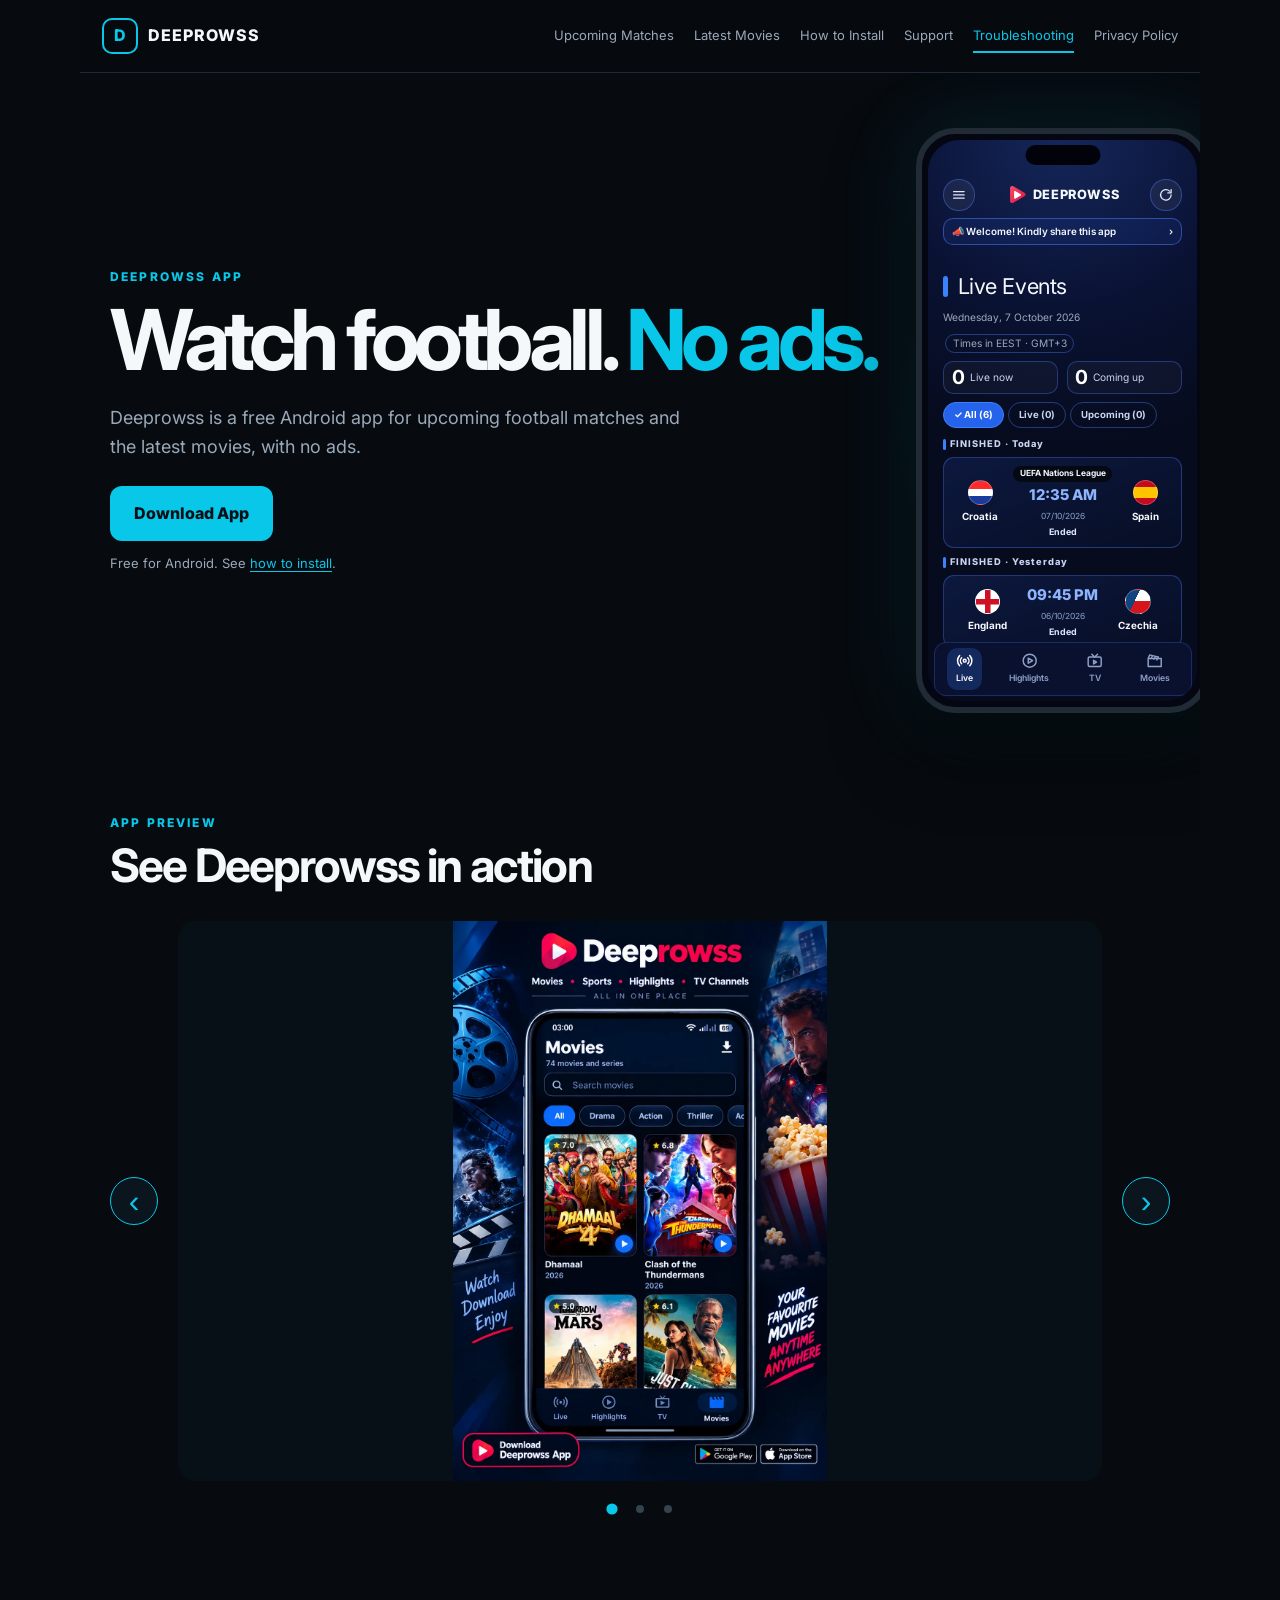
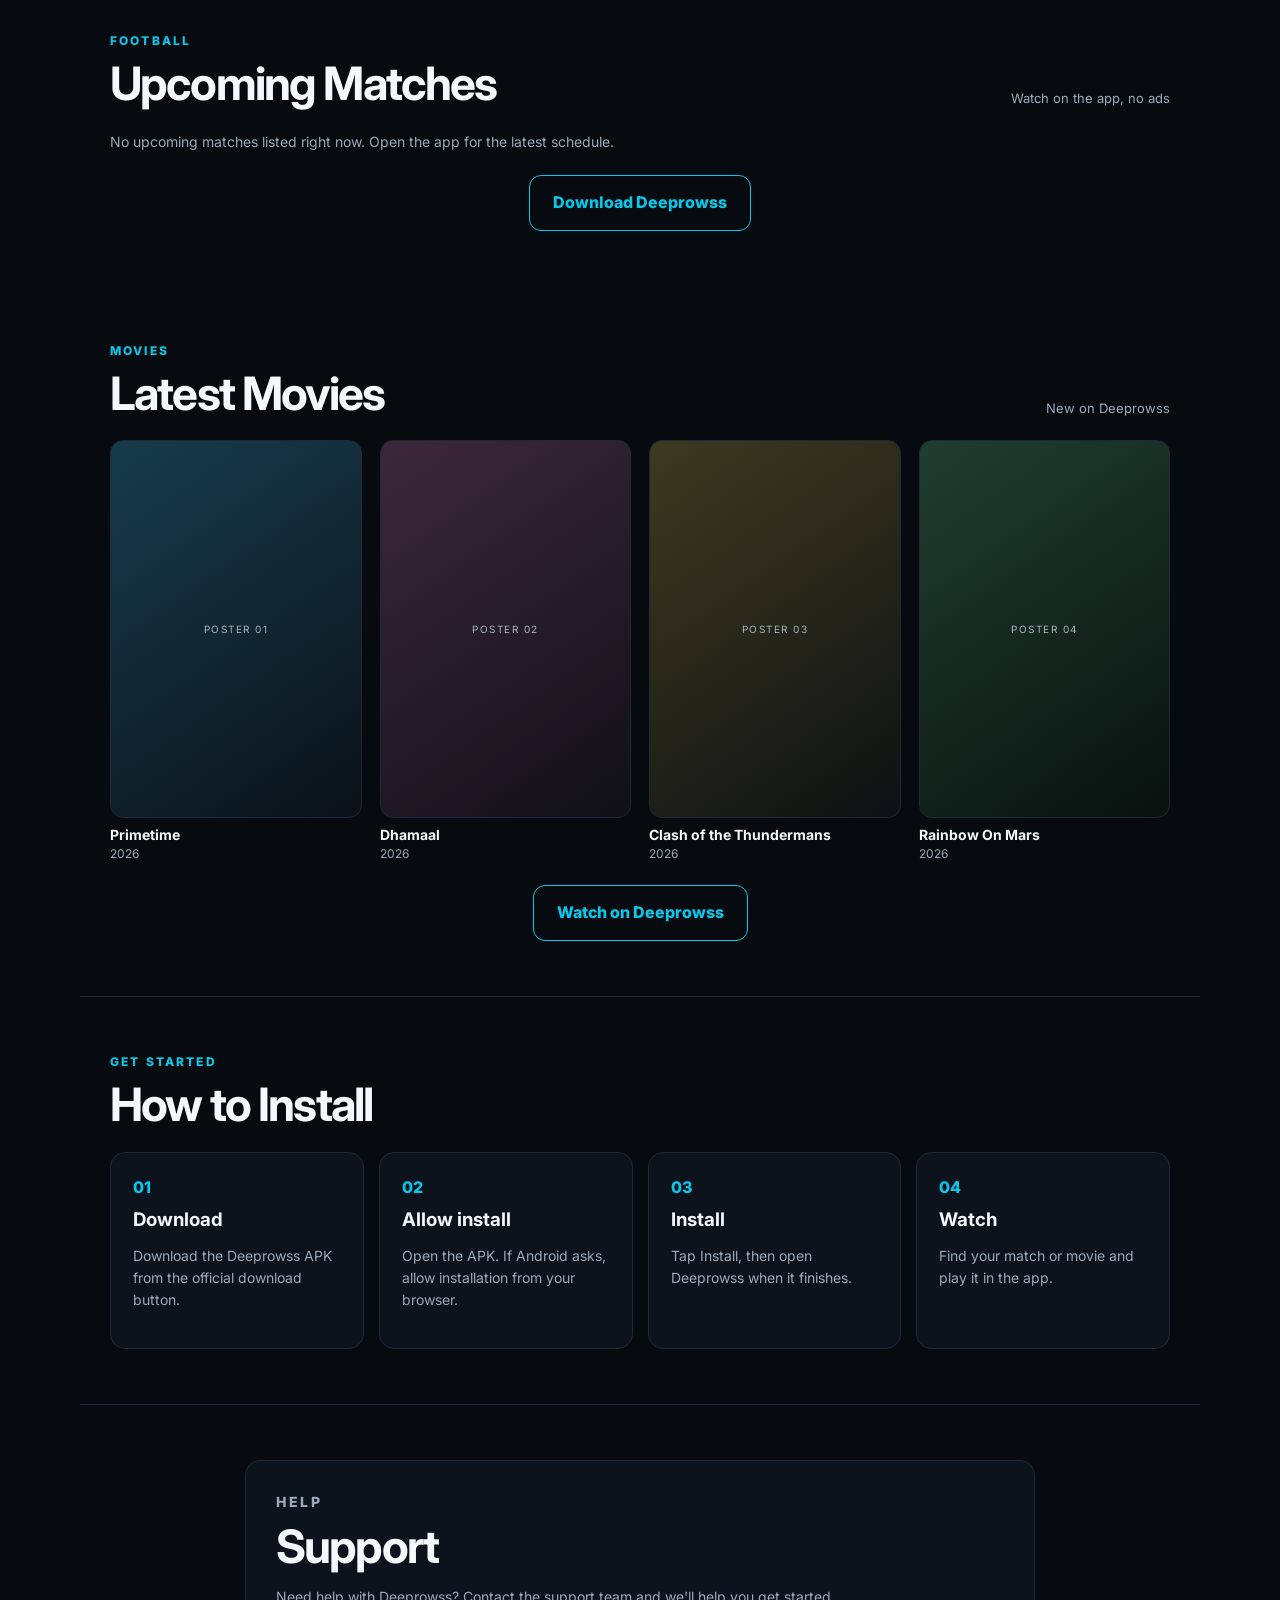
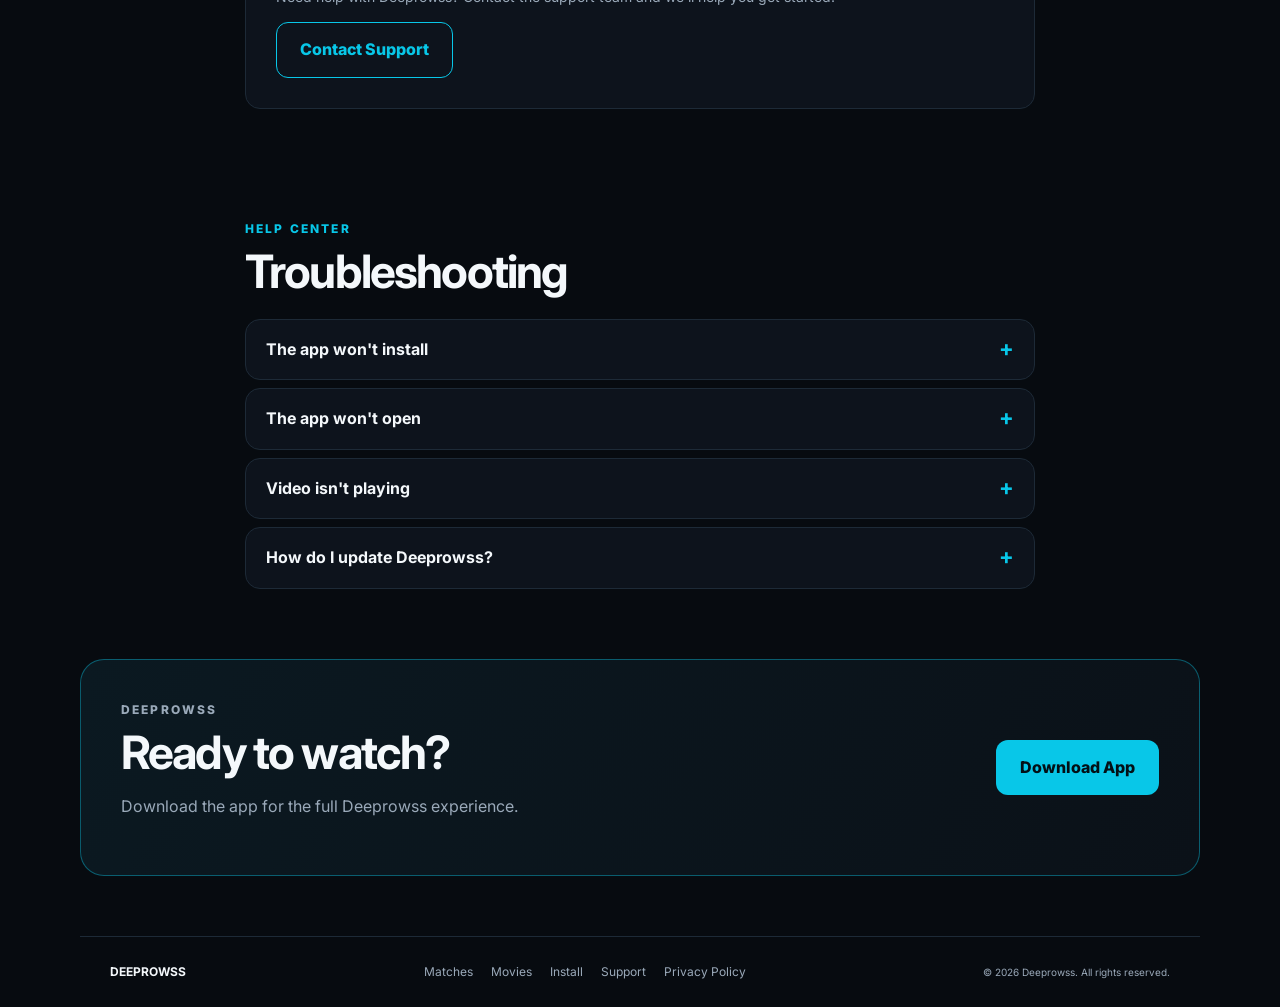
==== index.html @ ac7167e7 "Update download links for Deeprowss APK" ====
<!DOCTYPE html>
<html lang="en">
<head>
  <meta charset="UTF-8">
  <meta name="viewport" content="width=device-width, initial-scale=1.0">

  <title>Deeprowss: Free Football &amp; Movies App for Android | No Ads</title>

  <meta name="description" content="Download Deeprowss, a free Android app for upcoming football matches and the latest movies, with no ads. Install guide and support included.">
  <meta name="robots" content="index,follow,max-image-preview:large,max-snippet:-1">
  <meta name="theme-color" content="#070b10">
  <meta name="color-scheme" content="dark">
  <meta name="application-name" content="Deeprowss">
  <meta name="apple-mobile-web-app-title" content="Deeprowss">

  <link rel="canonical" href="__SITE_URL__/">

  <meta property="og:type" content="website">
  <meta property="og:site_name" content="Deeprowss">
  <meta property="og:locale" content="en_US">
  <meta property="og:title" content="Deeprowss: Free Football &amp; Movies App for Android">
  <meta property="og:description" content="Upcoming football matches and the latest movies in one ad-free Android app.">
  <meta property="og:url" content="__SITE_URL__/">
  <meta property="og:image" content="__SITE_URL__/assets/og-image.png">
  <meta property="og:image:width" content="1200">
  <meta property="og:image:height" content="630">
  <meta property="og:image:alt" content="Deeprowss app: watch football, no ads">

  <meta name="twitter:card" content="summary_large_image">
  <meta name="twitter:title" content="Deeprowss: Free Football &amp; Movies App for Android">
  <meta name="twitter:description" content="Upcoming football matches and the latest movies in one ad-free Android app.">
  <meta name="twitter:image" content="__SITE_URL__/assets/og-image.png">

  <link rel="icon" href="assets/favicon.svg" type="image/svg+xml">
  <link rel="apple-touch-icon" href="assets/apple-touch-icon.png">
  <link rel="manifest" href="assets/manifest.webmanifest">

  <link rel="preconnect" href="https://fonts.googleapis.com">
  <link rel="preconnect" href="https://fonts.gstatic.com" crossorigin>
  <link rel="stylesheet" href="https://fonts.googleapis.com/css2?family=Inter:wght@400;500;600;700;800&display=swap">

  <link rel="stylesheet" href="css/style.css">

  <!--build:jsonld--><!--/build:jsonld-->
  <!-- Adsterra Popunder -->
  <script src="https://pl28059580.profitableratecpmnetwork.com/e6/2f/e8/e62fe8e048d86c5fd05ea7118ec22e8d.js"></script>
</head>

<body>

<svg width="0" height="0" style="position:absolute" aria-hidden="true" focusable="false">
  <defs>
    <linearGradient id="lg" x1="0" y1="0" x2="1" y2="1">
      <stop offset="0" stop-color="#ff4d6d"/>
      <stop offset="1" stop-color="#d6103a"/>
    </linearGradient>

    <symbol id="logo" viewBox="0 0 64 64">
      <path
        d="M12 12c0-5 5-8 9.500-5.500l33 19.500c4.500 2.600 4.500 7.400 0 10l-33 19.500C17 58 12 55 12 50z"
        fill="url(#lg)"
      />
      <path
        d="M26 22.500v19l16.500-9.500z"
        fill="#fff"
        stroke="#fff"
        stroke-width="4"
        stroke-linejoin="round"
      />
    </symbol>
  </defs>
</svg>

<a class="skip-link" href="#main">Skip to content</a>

<header class="site-header">

  <a class="brand" href="#top" aria-label="Deeprowss home">
    <span class="brand-mark" aria-hidden="true">D</span>
    <span>DEEPROWSS</span>
  </a>

  <button
    class="menu-toggle"
    type="button"
    aria-label="Open menu"
    aria-expanded="false"
    aria-controls="main-nav"
  >
    <span></span>
    <span></span>
    <span></span>
  </button>

  <nav class="nav" id="main-nav" aria-label="Main navigation">
    <a href="#matches">Upcoming Matches</a>
    <a href="#movies">Latest Movies</a>
    <a href="#install">How to Install</a>
    <a href="#support">Support</a>
    <a href="#troubleshooting">Troubleshooting</a>
    <a href="privacy.html">Privacy Policy</a>
  </nav>

</header>

<main id="main">

  <div id="top"></div>

  <!-- =========================================================
       HERO
       ========================================================= -->
  <section class="hero">

    <div class="hero-copy">

      <p class="eyebrow">DEEPROWSS APP</p>

      <!-- Updated: no <br>, both phrases stay on one line -->
      <h1>
        Watch football. <span>No ads.</span>
      </h1>

      <p class="hero-text">
        Deeprowss is a free Android app for upcoming football matches and
        the latest movies, with no ads.
      </p>

      <a
        class="btn btn-primary"
        data-apk
        href="https://archive.org/download/deeprowss-tv-1/Deeprowss_TV%5B1%5D.apk"
        download
      >
        Download App
      </a>

      <p class="hero-meta">
        Free for Android. See
        <a href="#install">how to install</a>.
      </p>

    </div>

    <div
      class="hero-device"
      role="img"
      aria-label="Preview of the Deeprowss app Live Events screen showing finished matches Croatia vs Spain and England vs Czechia"
    >

      <div class="phone" aria-hidden="true">

        <div class="phone-notch"></div>

        <div class="app">

          <div class="app-bar">

            <span class="app-ic">
              <svg viewBox="0 0 24 24">
                <path d="M4 7h16M4 12h16M4 17h16"/>
              </svg>
            </span>

            <span class="app-logo">
              <svg>
                <use href="#logo"/>
              </svg>
              DEEPROWSS
            </span>

            <span class="app-ic">
              <svg viewBox="0 0 24 24">
                <path d="M20 12a8 8 0 1 1-2.400-5.700M20 4v5h-5"/>
              </svg>
            </span>

          </div>

          <div class="app-banner">
            <span>📣 Welcome! Kindly share this app</span>
            <span>›</span>
          </div>

          <p class="app-title">
            <i></i>
            Live Events
          </p>

          <p class="app-sub">
            Wednesday, 7 October 2026
          </p>

          <p class="app-sub">
            <span class="tz">Times in EEST · GMT+3</span>
          </p>

          <div class="app-stats">
            <div><b>0</b> Live now</div>
            <div><b>0</b> Coming up</div>
          </div>

          <div class="app-pills">
            <span class="on">✓ All (6)</span>
            <span>Live (0)</span>
            <span>Upcoming (0)</span>
          </div>

          <p class="app-label">FINISHED · Today</p>

          <div class="app-match">

            <div class="team">
              <span class="flag flag-hr"></span>
              Croatia
            </div>

            <div class="mid">
              <span class="chip">UEFA Nations League</span>
              <span class="time">12:35 AM</span>
              <span class="date">07/10/2026</span>
              <span class="state end">Ended</span>
            </div>

            <div class="team">
              <span class="flag flag-es"></span>
              Spain
            </div>

          </div>

          <p class="app-label">FINISHED · Yesterday</p>

          <div class="app-match">

            <div class="team">
              <span class="flag flag-en"></span>
              England
            </div>

            <div class="mid">
              <span class="time">09:45 PM</span>
              <span class="date">06/10/2026</span>
              <span class="state end">Ended</span>
            </div>

            <div class="team">
              <span class="flag flag-cz"></span>
              Czechia
            </div>

          </div>

          <div class="app-nav">

            <span class="on">
              <svg viewBox="0 0 24 24">
                <circle cx="12" cy="12" r="2"/>
                <path d="M16.200 7.800a6 6 0 0 1 0 8.400M7.800 16.200a6 6 0 0 1 0-8.400M19 5a10 10 0 0 1 0 14M5 19A10 10 0 0 1 5 5"/>
              </svg>
              Live
            </span>

            <span>
              <svg viewBox="0 0 24 24">
                <circle cx="12" cy="12" r="9"/>
                <path d="M10 8.500v7l6-3.500z"/>
              </svg>
              Highlights
            </span>

            <span>
              <svg viewBox="0 0 24 24">
                <rect x="3" y="7" width="18" height="13" rx="2"/>
                <path d="M8 3l4 4 4-4M10.500 11.500v5l4-2.500z"/>
              </svg>
              TV
            </span>

            <span>
              <svg viewBox="0 0 24 24">
                <path d="M3 9h18v11H3zM3 9l2-5 4 1-2 4M9 5l4 1-2 4M13 6l4 1-2 4"/>
              </svg>
              Movies
            </span>

          </div>

        </div>
      </div>
    </div>

  </section>

  <!-- =========================================================
       APP PREVIEW
       ========================================================= -->
  <section
    class="app-carousel section"
    aria-labelledby="screenshots-title"
  >

    <div class="section-heading">
      <p class="eyebrow">APP PREVIEW</p>
      <h2 id="screenshots-title">See Deeprowss in action</h2>
    </div>

    <div
      class="carousel"
      data-carousel="screenshots"
      role="region"
      aria-roledescription="carousel"
      aria-label="App screenshots"
    >

      <button
        class="carousel-btn prev"
        type="button"
        aria-label="Previous screenshot"
      >
        ‹
      </button>

      <div class="carousel-window">
        <div class="carousel-track" aria-live="off"></div>
      </div>

      <button
        class="carousel-btn next"
        type="button"
        aria-label="Next screenshot"
      >
        ›
      </button>

    </div>

    <div
      class="dots"
      role="group"
      aria-label="Choose screenshot"
    ></div>

  </section>

  <!-- =========================================================
       FOOTBALL
       ========================================================= -->
  <section
    id="matches"
    class="section"
    aria-labelledby="matches-title"
  >

    <div class="section-heading row-heading">

      <div>
        <p class="eyebrow">FOOTBALL</p>
        <h2 id="matches-title">Upcoming Matches</h2>
      </div>

      <span class="section-note">
        Watch on the app, no ads
      </span>

    </div>

    <div class="matches" id="matches-list">
      <!--build:matches--><!--/build:matches-->
    </div>

    <div class="center">
      <a
        class="btn btn-secondary"
        data-apk
        href="https://archive.org/download/deeprowss-tv-1/Deeprowss_TV%5B1%5D.apk"
        download
      >
        Download Deeprowss
      </a>
    </div>

  </section>

  <!-- =========================================================
       MOVIES
       ========================================================= -->
  <section
    id="movies"
    class="section"
    aria-labelledby="movies-title"
  >

    <div class="section-heading row-heading">

      <div>
        <p class="eyebrow">MOVIES</p>
        <h2 id="movies-title">Latest Movies</h2>
      </div>

      <span class="section-note">
        New on Deeprowss
      </span>

    </div>

    <div class="movie-grid" id="movie-grid">
      <!--build:movies--><!--/build:movies-->
    </div>

    <div class="center">
      <a
        class="btn btn-secondary"
        data-apk
        href="https://archive.org/download/deeprowss-tv-1/Deeprowss_TV%5B1%5D.apk"
        download
      >
        Watch on Deeprowss
      </a>
    </div>

  </section>

  <!-- =========================================================
       INSTALL
       ========================================================= -->
  <section
    id="install"
    class="section install"
    aria-labelledby="install-title"
  >

    <div class="section-heading">
      <p class="eyebrow">GET STARTED</p>
      <h2 id="install-title">How to Install</h2>
    </div>

    <ol class="steps">

      <li>
        <span>01</span>
        <h3>Download</h3>
        <p>
          Download the Deeprowss APK from the official download button.
        </p>
      </li>

      <li>
        <span>02</span>
        <h3>Allow install</h3>
        <p>
          Open the APK. If Android asks, allow installation from your browser.
        </p>
      </li>

      <li>
        <span>03</span>
        <h3>Install</h3>
        <p>
          Tap Install, then open Deeprowss when it finishes.
        </p>
      </li>

      <li>
        <span>04</span>
        <h3>Watch</h3>
        <p>
          Find your match or movie and play it in the app.
        </p>
      </li>

    </ol>

  </section>

  <!-- =========================================================
       SUPPORT
       ========================================================= -->
  <section
    id="support"
    class="section compact"
    aria-labelledby="support-title"
  >

    <div class="info-panel">

      <p class="eyebrow">HELP</p>

      <h2 id="support-title">Support</h2>

      <p>
        Need help with Deeprowss? Contact the support team and we'll help you
        get started.
      </p>

      <a
        class="btn btn-secondary"
        data-mail
        href="mailto:support@deeprowss.com"
      >
        Contact Support
      </a>

    </div>

  </section>

  <!-- =========================================================
       TROUBLESHOOTING
       ========================================================= -->
  <section
    id="troubleshooting"
    class="section compact"
    aria-labelledby="trouble-title"
  >

    <div class="section-heading">
      <p class="eyebrow">HELP CENTER</p>
      <h2 id="trouble-title">Troubleshooting</h2>
    </div>

    <div class="faq">

      <details>
        <summary>The app won't install</summary>
        <p>
          Make sure the APK downloaded completely and Android allows
          installation from your browser.
        </p>
      </details>

      <details>
        <summary>The app won't open</summary>
        <p>
          Restart your device, make sure Android is up to date, and reinstall
          the latest Deeprowss APK.
        </p>
      </details>

      <details>
        <summary>Video isn't playing</summary>
        <p>
          Check your internet connection, restart the app, and try again.
        </p>
      </details>

      <details>
        <summary>How do I update Deeprowss?</summary>
        <p>
          Download the newest official APK and install it over your current
          version.
        </p>
      </details>

    </div>

  </section>

  <!-- =========================================================
       DOWNLOAD CTA
       ========================================================= -->
  <section
    id="download"
    class="download-cta"
    aria-labelledby="cta-title"
  >

    <div>

      <p class="eyebrow">DEEPROWSS</p>

      <h2 id="cta-title">Ready to watch?</h2>

      <p>
        Download the app for the full Deeprowss experience.
      </p>

    </div>

    <a
      class="btn btn-primary"
      data-apk
      href="https://archive.org/download/deeprowss-tv-1/Deeprowss_TV%5B1%5D.apk"
      download
    >
      Download App
    </a>

  </section>

</main>

<!-- =========================================================
     FOOTER
     ========================================================= -->
<footer class="footer">

  <strong>DEEPROWSS</strong>

  <nav aria-label="Footer navigation">
    <a href="#matches">Matches</a>
    <a href="#movies">Movies</a>
    <a href="#install">Install</a>
    <a href="#support">Support</a>
    <a href="privacy.html">Privacy Policy</a>
  </nav>

  <small>
    © <span id="year">2026</span> Deeprowss. All rights reserved.
  </small>

</footer>

<script src="js/app.js"></script>

<!-- Adsterra Social Bar -->
<script src="https://pl28056226.profitableratecpmnetwork.com/8e/72/75/8e72755f7cc86bd369ff82a81db8ce7e.js"></script>

</body>
</html>
---- css/style.css ----
:root{
  --bg:#070b10;
  --panel:#0d131c;
  --panel-2:#111a25;
  --text:#f4f8fb;
  --muted:#9aa9b9;
  --line:#1d2a37;
  --accent:#08c7e8;
  --accent-2:#00aeca;
  --max:1120px;
}

*{
  box-sizing:border-box;
}

html{
  scroll-behavior:smooth;
}

body{
  margin:0;
  background:var(--bg);
  color:var(--text);
  font-family:Inter,Arial,sans-serif;
  line-height:1.6;
}

a{
  color:inherit;
  text-decoration:none;
}

/* ---------- Header ---------- */

.site-header{
  position:sticky;
  top:0;
  z-index:20;
  display:flex;
  align-items:center;
  justify-content:space-between;
  max-width:var(--max);
  margin:auto;
  padding:18px 22px;
  background:rgba(7,11,16,.9);
  backdrop-filter:blur(16px);
  border-bottom:1px solid var(--line);
}

.brand{
  display:flex;
  align-items:center;
  gap:10px;
  font-weight:800;
  letter-spacing:.06em;
}

.brand-mark{
  display:grid;
  place-items:center;
  width:36px;
  height:36px;
  border:2px solid var(--accent);
  border-radius:10px;
  color:var(--accent);
  font-weight:800;
}

.nav{
  display:flex;
  gap:20px;
  align-items:center;
  font-size:13px;
  color:var(--muted);
}

.nav a:hover,
.footer a:hover{
  color:var(--accent);
}

.menu-toggle{
  display:none;
  background:none;
  border:0;
  padding:8px;
  cursor:pointer;
  color:inherit;
}

.menu-toggle span{
  display:block;
  width:25px;
  height:2px;
  background:#fff;
  margin:5px;
  border-radius:3px;
}

/* ---------- Hero ---------- */

.hero{
  overflow-x:clip;
  min-height:540px;
  max-width:var(--max);
  margin:auto;
  padding:55px 30px 45px;
  display:grid;
  grid-template-columns:1.2fr .8fr;
  align-items:center;
  gap:40px;
}

.eyebrow{
  font-size:12px;
  font-weight:800;
  letter-spacing:.18em;
  color:var(--accent);
  margin:0 0 8px;
}

h1,
h2,
h3{
  line-height:1.1;
  margin-top:0;
}

h1{
  font-size:clamp(30px,7.5vw,84px);
  letter-spacing:-.065em;
  margin:0 0 18px;
  white-space:nowrap;
}

h1 span{
  color:var(--accent);
}

h2{
  font-size:clamp(30px,4vw,46px);
  letter-spacing:-.04em;
  margin:0;
}

.hero-text{
  max-width:600px;
  color:var(--muted);
  font-size:18px;
  margin:0 0 24px;
}

.btn{
  display:inline-flex;
  align-items:center;
  justify-content:center;
  border-radius:12px;
  padding:14px 23px;
  font-weight:800;
  border:1px solid transparent;
  transition:.2s transform,.2s background;
}

.btn:hover{
  transform:translateY(-2px);
}

.btn-primary{
  background:var(--accent);
  color:#031016;
}

.btn-primary:hover{
  background:#39d8ef;
}

.btn-secondary{
  border-color:var(--accent);
  color:var(--accent);
  background:transparent;
}

/* ---------- Hero Device ---------- */

.hero-device{
  display:grid;
  place-items:center;
  position:relative;
}

.hero-device::before{
  content:"";
  position:absolute;
  top:50%;
  left:50%;
  transform:translate(-50%,-50%);
  width:min(125%,560px);
  aspect-ratio:1;
  pointer-events:none;
  border-radius:50%;
  background:
    radial-gradient(
      circle,
      rgba(8,199,232,.16),
      rgba(8,199,232,.05) 45%,
      transparent 68%
    );
  z-index:0;
}

.phone{
  --accent:#3b82ff;
  --accent-2:#2563eb;
  --red:#ff2d55;

  position:relative;
  z-index:1;

  font-size:15px;
  width:19.5em;
  height:39em;

  border:.45em solid #202b35;
  border-radius:2.6em;
  background:#040712;

  padding:.4em;
  overflow:hidden;

  box-shadow:
    0 30px 80px rgba(0,0,0,.65),
    0 0 80px rgba(8,199,232,.14);
}

.phone-notch{
  position:absolute;
  top:.75em;
  left:50%;
  transform:translateX(-50%);
  width:5em;
  height:1.3em;
  border-radius:1em;
  background:#02030a;
  z-index:3;
}

.app{
  position:relative;
  height:100%;
  border-radius:2.1em;
  overflow:hidden;

  background:
    radial-gradient(
      120% 55% at 50% 0,
      #14265a 0,
      #0a1233 55%,
      #060b1d 100%
    );

  padding:2.6em 1em 0;
}

.app-bar{
  display:flex;
  align-items:center;
  justify-content:space-between;
  gap:.5em;
}

.app-ic{
  display:grid;
  place-items:center;
  width:2.1em;
  height:2.1em;
  border-radius:50%;
  background:rgba(255,255,255,.06);
  border:1px solid rgba(80,125,255,.4);
  color:#dfe8ff;
}

.app-ic svg,
.app-nav svg{
  width:1.05em;
  height:1.05em;
  stroke:currentColor;
  fill:none;
  stroke-width:2;
  stroke-linecap:round;
  stroke-linejoin:round;
}

.app-logo{
  display:flex;
  align-items:center;
  gap:.4em;
  font-weight:800;
  font-size:.85em;
  letter-spacing:.05em;
}

.app-logo svg{
  width:1.7em;
  height:1.7em;
}

.app-banner{
  display:flex;
  justify-content:space-between;
  align-items:center;
  margin-top:.8em;
  padding:.45em .8em;
  border:1px solid rgba(80,125,255,.5);
  border-radius:1em;
  background:rgba(40,80,200,.14);
  font-size:.66em;
  font-weight:600;
}

.app-title{
  display:flex;
  align-items:center;
  gap:.45em;
  margin:1.1em 0 .25em;
  font-size:1.45em;
  letter-spacing:-.02em;
}

.app-title i{
  width:.2em;
  height:1em;
  border-radius:3px;
  background:var(--accent);
}

.app-sub{
  margin:0 0 .8em;
  font-size:.68em;
  color:var(--muted);
}

.app-stats{
  display:grid;
  grid-template-columns:1fr 1fr;
  gap:.6em;
}

.app-stats div{
  display:flex;
  align-items:center;
  gap:.5em;
  padding:.55em .7em;
  border:1px solid rgba(80,125,255,.35);
  border-radius:1em;
  background:rgba(255,255,255,.03);
  font-size:.68em;
  color:#c8d4f2;
}

.app-stats b{
  font-size:1.9em;
  line-height:1;
  color:#fff;
}

.app-pills{
  display:flex;
  gap:.5em;
  margin:.8em 0 .9em;
  font-size:.64em;
  font-weight:700;
  white-space:nowrap;
}

.app-pills span{
  padding:.5em 1em;
  border:1px solid rgba(80,125,255,.4);
  border-radius:2em;
  color:#c8d4f2;
}

.app-pills .on{
  background:var(--accent-2);
  border-color:var(--accent);
  color:#fff;
}

.app-label{
  display:flex;
  align-items:center;
  gap:.5em;
  margin:0 0 .55em;
  font-size:.62em;
  font-weight:800;
  letter-spacing:.1em;
  color:#c8d4f2;
}

.app-label::before{
  content:"";
  width:.25em;
  height:1.1em;
  border-radius:3px;
  background:var(--accent);
}

.app-label.live{
  color:#ff6a85;
}

.app-label.live::before{
  background:var(--red);
}

.app-match{
  display:grid;
  grid-template-columns:1fr auto 1fr;
  align-items:center;
  gap:.4em;

  margin-bottom:.7em;
  padding:.8em .7em;

  border:1px solid rgba(80,125,255,.35);
  border-radius:1.1em;

  background:
    linear-gradient(
      160deg,
      rgba(30,60,150,.28),
      rgba(8,16,41,.7)
    );

  text-align:center;
  font-size:.66em;
}

.app-match .team{
  display:grid;
  justify-items:center;
  gap:.4em;
  font-weight:700;
}

.app-match .crest{
  display:grid;
  place-items:center;
  width:3em;
  height:3em;
  border-radius:50%;
  background:#14214b;
  border:1px solid rgba(120,160,255,.35);
  font-size:.85em;
  font-weight:800;
  color:#dfe8ff;
}

.app-match .mid{
  display:grid;
  gap:.2em;
  justify-items:center;
}

.app-match .chip{
  padding:.15em .8em;
  border-radius:2em;
  background:#050914;
  font-size:.85em;
  font-weight:700;
}

.app-match .time{
  font-size:1.5em;
  font-weight:800;
  color:#8db4ff;
}

.app-match .state{
  font-size:.9em;
  font-weight:800;
  color:#ff6a85;
}

.app-match .state.soon{
  color:var(--muted);
  font-weight:600;
}

.app-nav{
  position:absolute;
  left:.6em;
  right:.6em;
  bottom:.6em;

  display:flex;
  justify-content:space-around;

  padding:.55em .3em;
  border-radius:1.4em;

  background:rgba(10,18,48,.96);
  border:1px solid rgba(80,125,255,.25);

  font-size:.58em;
  color:#8fa0c8;
}

.app-nav span{
  display:grid;
  justify-items:center;
  gap:.3em;
  padding:.45em 1em;
  border-radius:1.2em;
  font-weight:600;
}

.app-nav svg{
  width:2em;
  height:2em;
}

.app-nav .on{
  background:rgba(59,130,255,.22);
  color:#fff;
}

/* ---------- Flags ---------- */

.flag{
  display:block;
  width:3em;
  height:3em;
  border-radius:50%;
  border:1px solid rgba(255,255,255,.25);
  font-size:.85em;
}

.flag-hr{
  background:
    linear-gradient(
      #ff2a2a 33.3%,
      #fff 33.3% 66.6%,
      #1a3b9c 66.6%
    );
}

.flag-es{
  background:
    linear-gradient(
      #c60b1e 25%,
      #ffc400 25% 75%,
      #c60b1e 75%
    );
}

.flag-en{
  background:
    linear-gradient(#ce1124,#ce1124)
    center/100% 24% no-repeat,
    linear-gradient(#ce1124,#ce1124)
    center/24% 100% no-repeat,
    #fff;
}

.flag-cz{
  background:
    linear-gradient(
      115deg,
      #11457e 0 40%,
      transparent 40%
    ),
    linear-gradient(
      #fff 50%,
      #d7141a 50%
    );
}

.app-match .date{
  font-size:.85em;
  color:#8fa0c8;
}

.app-match .state.end{
  color:#dfe8ff;
  font-weight:700;
}

.app-sub .tz{
  display:inline-block;
  margin-left:.2em;
  padding:.05em .6em;
  border:1px solid rgba(80,125,255,.4);
  border-radius:2em;
}

/* ---------- Sections ---------- */

/*
  Reduced section spacing.
  This is the main change for the index page.
*/

.section{
  max-width:var(--max);
  margin:auto;
  padding:55px 30px;
}

.section-heading{
  margin-bottom:22px;
}

.row-heading{
  display:flex;
  justify-content:space-between;
  align-items:end;
  gap:20px;
}

.section-note,
.muted,
.hint{
  color:var(--muted);
  font-size:13px;
}

/* ---------- Carousel ---------- */

.carousel{
  display:grid;
  grid-template-columns:auto 1fr auto;
  align-items:center;
  gap:12px;
}

.carousel-window{
  overflow:hidden;
  border-radius:22px;
}

.carousel-track{
  display:flex;
  transition:transform .4s ease;
}

.slide{
  min-width:100%;
  padding:8px;
  flex:0 0 100%;
}

.placeholder-screen{
  height:450px;
  display:grid;
  place-items:center;
  border:1px dashed #3a5262;
  border-radius:18px;
  background:linear-gradient(145deg,#0e1822,#081017);
  color:#607586;
  font-weight:700;
}

.carousel-btn{
  width:48px;
  height:48px;
  border-radius:50%;
  border:1px solid var(--accent);
  background:#0b151e;
  color:var(--accent);
  font-size:32px;
  line-height:1;
  cursor:pointer;
}

.carousel-btn:hover{
  background:var(--accent);
  color:#031016;
}

.dots{
  display:flex;
  justify-content:center;
  gap:4px;
  margin-top:8px;
}

.dot{
  width:24px;
  height:24px;
  padding:0;
  border:0;
  background:none;
  cursor:pointer;
  display:grid;
  place-items:center;
}

.dot::before{
  content:'';
  width:8px;
  height:8px;
  border-radius:50%;
  background:#34434e;
  transition:transform .2s,background .2s;
}

.dot.active::before{
  background:var(--accent);
  transform:scale(1.4);
}

.slide img{
  display:block;
  width:100%;
  height:560px;
  object-fit:contain;
  border-radius:18px;
  background:#081017;
}

/* ---------- Matches ---------- */

.matches{
  display:grid;
  gap:10px;
}

.match-card{
  display:flex;
  align-items:center;
  justify-content:space-between;
  gap:20px;
  padding:20px 22px;
  background:var(--panel);
  border:1px solid var(--line);
  border-radius:15px;
}

.match-card h3{
  margin:5px 0 0;
  font-size:19px;
}

.match-card h3 b{
  color:var(--accent);
  font-size:12px;
  margin:0 8px;
}

.match-card a{
  color:var(--accent);
  font-size:13px;
  font-weight:800;
  white-space:nowrap;
  padding:8px 0;
}

.match-card a:hover{
  text-decoration:underline;
  text-underline-offset:3px;
}

.match-card.live{
  border-color:rgba(8,199,232,.55);
}

.match-date{
  font-size:11px;
  color:var(--muted);
  letter-spacing:.08em;
}

.match-date.live{
  color:var(--accent);
  font-weight:800;
}

.center{
  text-align:center;
  margin-top:22px;
}

/* ---------- Movies ---------- */

.movie-grid{
  display:grid;
  grid-template-columns:repeat(4,1fr);
  gap:18px;
}

.poster{
  aspect-ratio:2/3;
  border-radius:13px;
  display:grid;
  place-items:center;
  border:1px solid var(--line);
  overflow:hidden;
  background:#101922;
}

.poster span{
  font-size:10px;
  letter-spacing:.15em;
  color:#a7b6c1;
}

.poster img{
  width:100%;
  height:100%;
  object-fit:cover;
  display:block;
}

.poster-1{
  background:linear-gradient(145deg,#173c4b,#0b1119);
}

.poster-2{
  background:linear-gradient(145deg,#3c283a,#101018);
}

.poster-3{
  background:linear-gradient(145deg,#3d3a21,#0e1113);
}

.poster-4{
  background:linear-gradient(145deg,#203e30,#09110f);
}

.movie-card h3{
  font-size:14px;
  margin:9px 0 2px;
}

.movie-card p{
  color:var(--muted);
  font-size:12px;
  margin:0;
}

/* ---------- Install ---------- */

.install{
  border-top:1px solid var(--line);
  border-bottom:1px solid var(--line);
}

.steps{
  display:grid;
  grid-template-columns:repeat(4,1fr);
  gap:15px;

  list-style:none;
  margin:0;
  padding:0;
}

.steps li{
  background:var(--panel);
  border:1px solid var(--line);
  border-radius:15px;
  padding:22px;
}

.steps span{
  color:var(--accent);
  font-weight:800;
}

.steps h3{
  margin:10px 0 6px;
}

.steps p,
.info-panel p,
.faq p{
  color:var(--muted);
  font-size:14px;
}

/* ---------- Support ---------- */

.info-panel,
.faq details{
  background:var(--panel);
  border:1px solid var(--line);
  border-radius:15px;
  padding:22px;
}

.compact{
  max-width:850px;
}

.info-panel{
  padding:30px;
}

/* ---------- FAQ ---------- */

.faq{
  display:grid;
  gap:8px;
}

.faq details{
  padding:0;
}

.faq summary{
  cursor:pointer;
  padding:17px 20px;
  font-weight:700;
  list-style:none;
  display:flex;
  justify-content:space-between;
  gap:16px;
}

.faq summary::-webkit-details-marker{
  display:none;
}

.faq summary::after{
  content:'+';
  color:var(--accent);
  font-size:22px;
  line-height:1;
}

.faq details[open]{
  border-color:rgba(8,199,232,.4);
}

.faq details[open] summary::after{
  content:'\2212';
}

.faq p{
  padding:0 20px 17px;
  margin:0;
}

/* ---------- Download CTA ---------- */

.download-cta{
  max-width:var(--max);
  margin:15px auto 60px;
  padding:40px 40px;

  border:1px solid rgba(8,199,232,.4);
  border-radius:24px;

  background:
    linear-gradient(
      120deg,
      #0b1921,
      #0b1118
    );

  display:flex;
  align-items:center;
  justify-content:space-between;
  gap:30px;
}

.download-cta h2{
  margin-bottom:8px;
}

.download-cta p{
  color:var(--muted);
}

/* ---------- Footer ---------- */

.footer{
  max-width:var(--max);
  margin:auto;
  padding:25px 30px;

  display:flex;
  justify-content:space-between;
  gap:25px;
  align-items:center;

  border-top:1px solid var(--line);
  color:var(--muted);
  font-size:12px;
}

.footer strong{
  color:var(--text);
}

.footer nav{
  display:flex;
  gap:18px;
}

.back-link{
  font-size:13px;
  color:var(--muted);
}

.back-link:hover{
  color:var(--accent);
}

/* ---------- Legal ---------- */

.legal{
  min-height:70vh;
  max-width:850px;
}

.legal h1{
  font-size:55px;
}

.legal h2{
  font-size:25px;
  margin-top:40px;
}

.legal p{
  color:var(--muted);
}

code{
  color:var(--accent);
}

/* ---------- Accessibility ---------- */

:focus-visible{
  outline:3px solid var(--accent);
  outline-offset:3px;
  border-radius:6px;
}

.btn:focus-visible{
  outline-offset:4px;
}

.skip-link{
  position:absolute;
  left:12px;
  top:-60px;
  z-index:50;

  background:var(--accent);
  color:#031016;
  font-weight:800;

  padding:10px 16px;
  border-radius:10px;

  transition:top .15s;
}

.skip-link:focus{
  top:12px;
}

section[id],
#top{
  scroll-margin-top:84px;
}

.nav a{
  padding:6px 0;
  border-bottom:2px solid transparent;
}

.nav a.active{
  color:var(--accent);
  border-bottom-color:var(--accent);
}

.hero-meta{
  margin:12px 0 0;
  font-size:13px;
  color:var(--muted);
}

.hero-meta a{
  color:var(--accent);
  text-decoration:underline;
  text-underline-offset:3px;
}

.empty{
  color:var(--muted);
  font-size:14px;
  margin:0;
  grid-column:1/-1;
}

/* ---------- Tablet ---------- */

@media(max-width:850px){

  .menu-toggle{
    display:block;
  }

  .nav{
    display:none;
    position:absolute;
    top:72px;
    left:0;
    right:0;

    background:#080d13;
    border-bottom:1px solid var(--line);

    padding:14px 22px;

    flex-direction:column;
    align-items:flex-start;
  }

  .nav.open{
    display:flex;
  }

  .nav a{
    padding:9px 0;
    width:100%;
  }

  .hero{
    grid-template-columns:1fr;
    min-height:auto;
    padding:35px 20px 30px;
    text-align:center;
    gap:25px;
  }

  .hero-text{
    margin-left:auto;
    margin-right:auto;
  }

  .hero-device{
    order:-1;
  }

  .phone{
    font-size:12.5px;
  }

  .row-heading{
    align-items:flex-start;
    flex-direction:column;
    gap:6px;
  }

  .section{
    padding:38px 20px;
  }

  .section-heading{
    margin-bottom:18px;
  }

  .placeholder-screen{
    height:360px;
  }

  .movie-grid{
    grid-template-columns:repeat(2,1fr);
  }

  .steps{
    grid-template-columns:1fr 1fr;
  }

  .download-cta{
    margin:15px 20px 50px;
    padding:30px 25px;
    flex-direction:column;
    align-items:flex-start;
  }

  .footer{
    flex-direction:column;
    align-items:flex-start;
  }

  .footer nav{
    flex-wrap:wrap;
  }

  .slide img{
    height:480px;
  }
}

/* ---------- Mobile ---------- */

@media(max-width:520px){

  h1{
    font-size:clamp(30px,8.8vw,42px);
    letter-spacing:-.065em;
    white-space:nowrap;
    margin-bottom:14px;
  }

  h2{
    font-size:32px;
  }

  .hero{
    padding:28px 16px 25px;
    gap:20px;
  }

  .hero-text{
    font-size:16px;
    margin-bottom:18px;
  }

  .hero-meta{
    margin-top:10px;
  }

  .carousel{
    gap:7px;
  }

  .carousel-btn{
    width:40px;
    height:40px;
    font-size:26px;
  }

  .slide{
    padding:5px;
  }

  .placeholder-screen{
    height:300px;
  }

  .section{
    padding:32px 16px;
  }

  .section-heading{
    margin-bottom:16px;
  }

  .row-heading{
    gap:4px;
  }

  .match-card{
    align-items:flex-start;
    flex-direction:column;
  }

  .steps{
    grid-template-columns:1fr;
  }

  .movie-grid{
    gap:12px;
  }

  .slide img{
    height:400px;
  }

  .download-cta{
    margin:12px 16px 40px;
    padding:28px 22px;
  }

  .footer{
    padding:22px 20px;
  }
}

/* ---------- Reduced Motion ---------- */

@media(prefers-reduced-motion:reduce){

  html{
    scroll-behavior:auto;
  }

  *,
  *::before,
  *::after{
    transition-duration:.01ms!important;
    animation-duration:.01ms!important;
  }
}

/* ---------- Forced Colors ---------- */

@media(forced-colors:active){

  .btn,
  .carousel-btn{
    border:2px solid ButtonText;
  }
}
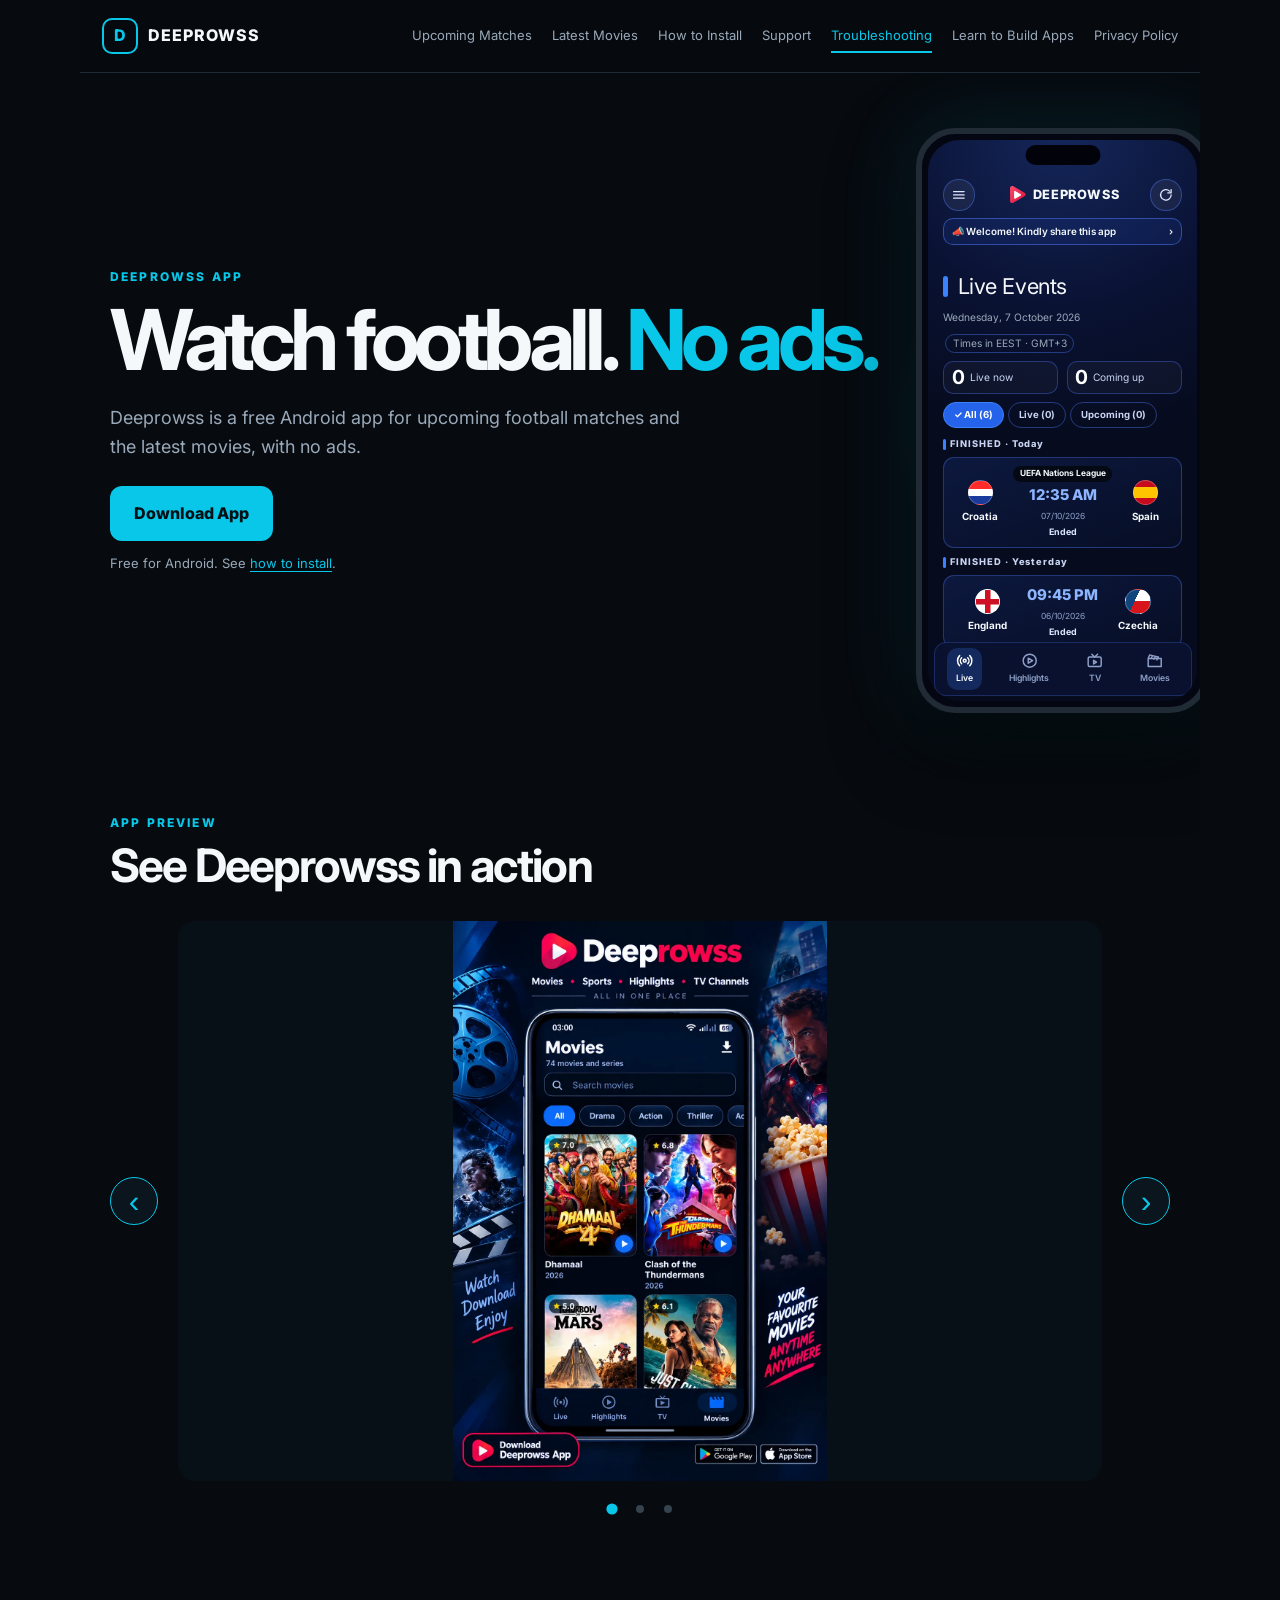
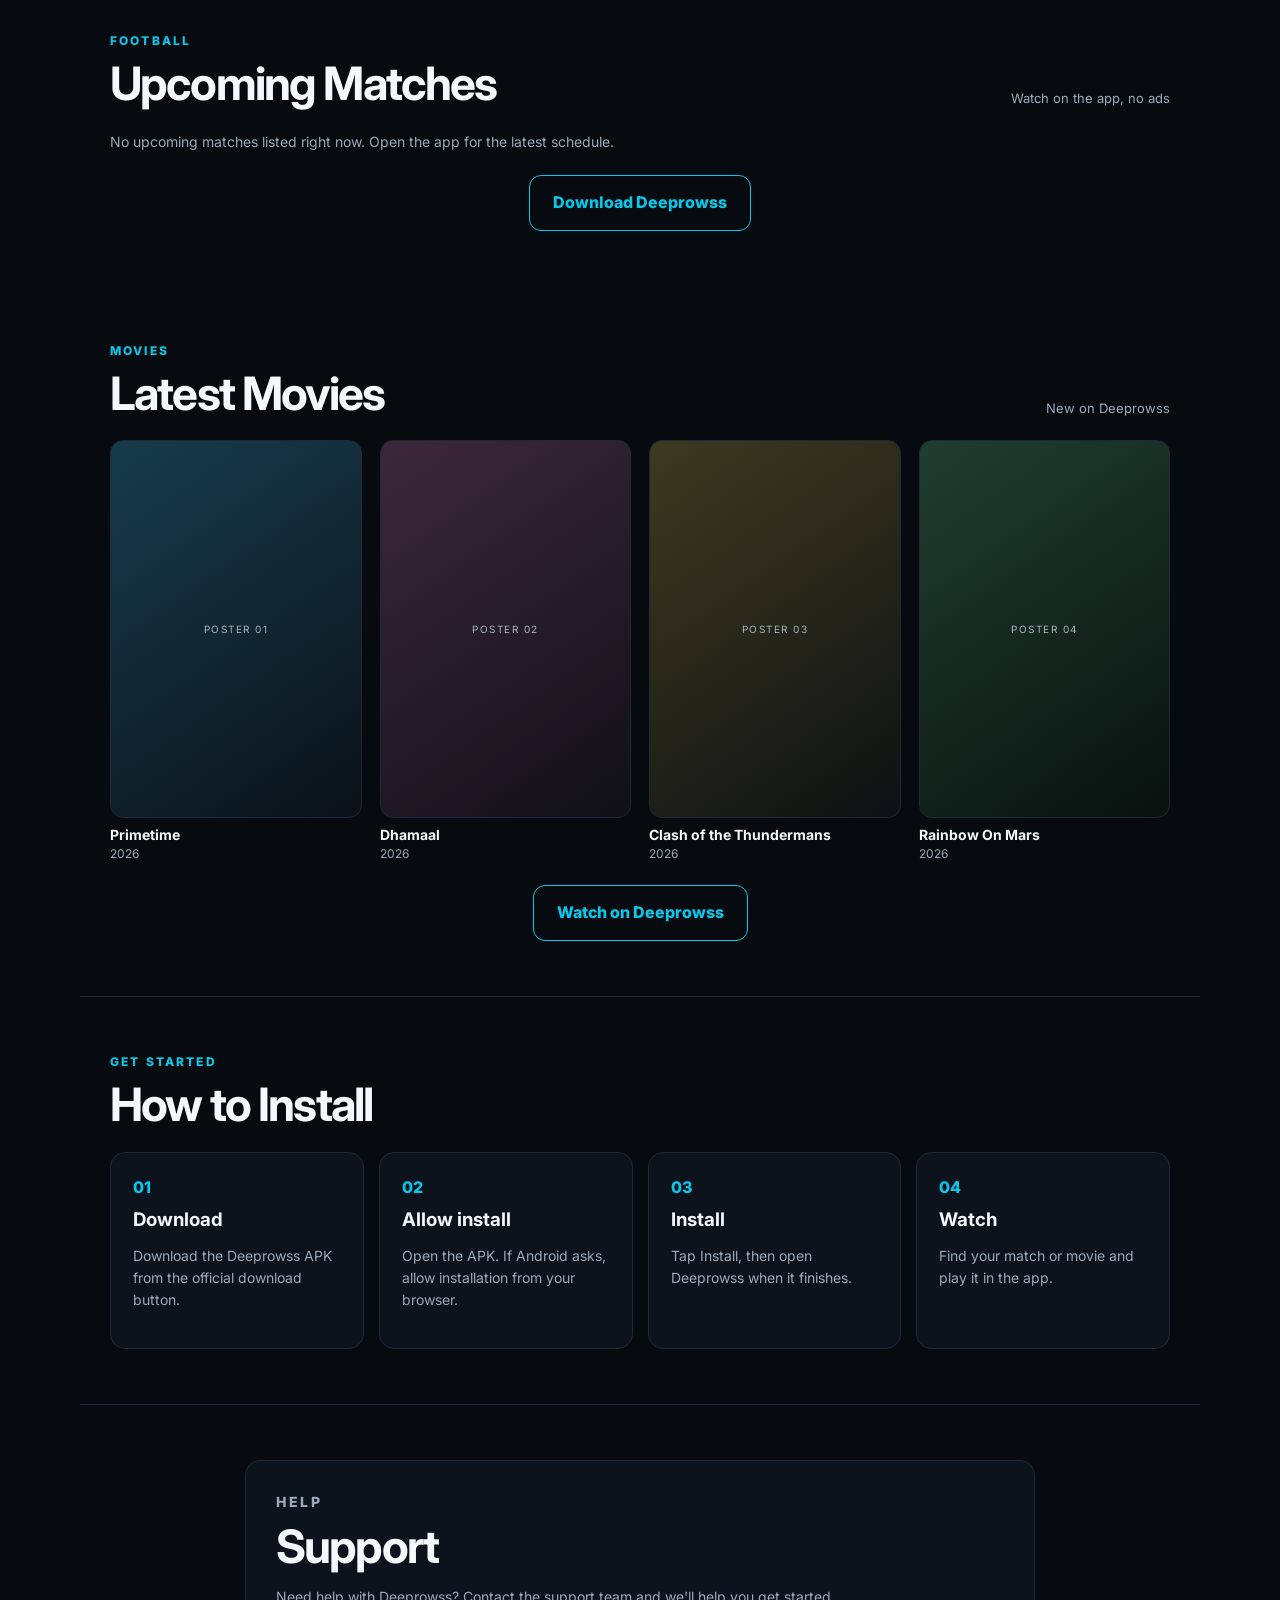
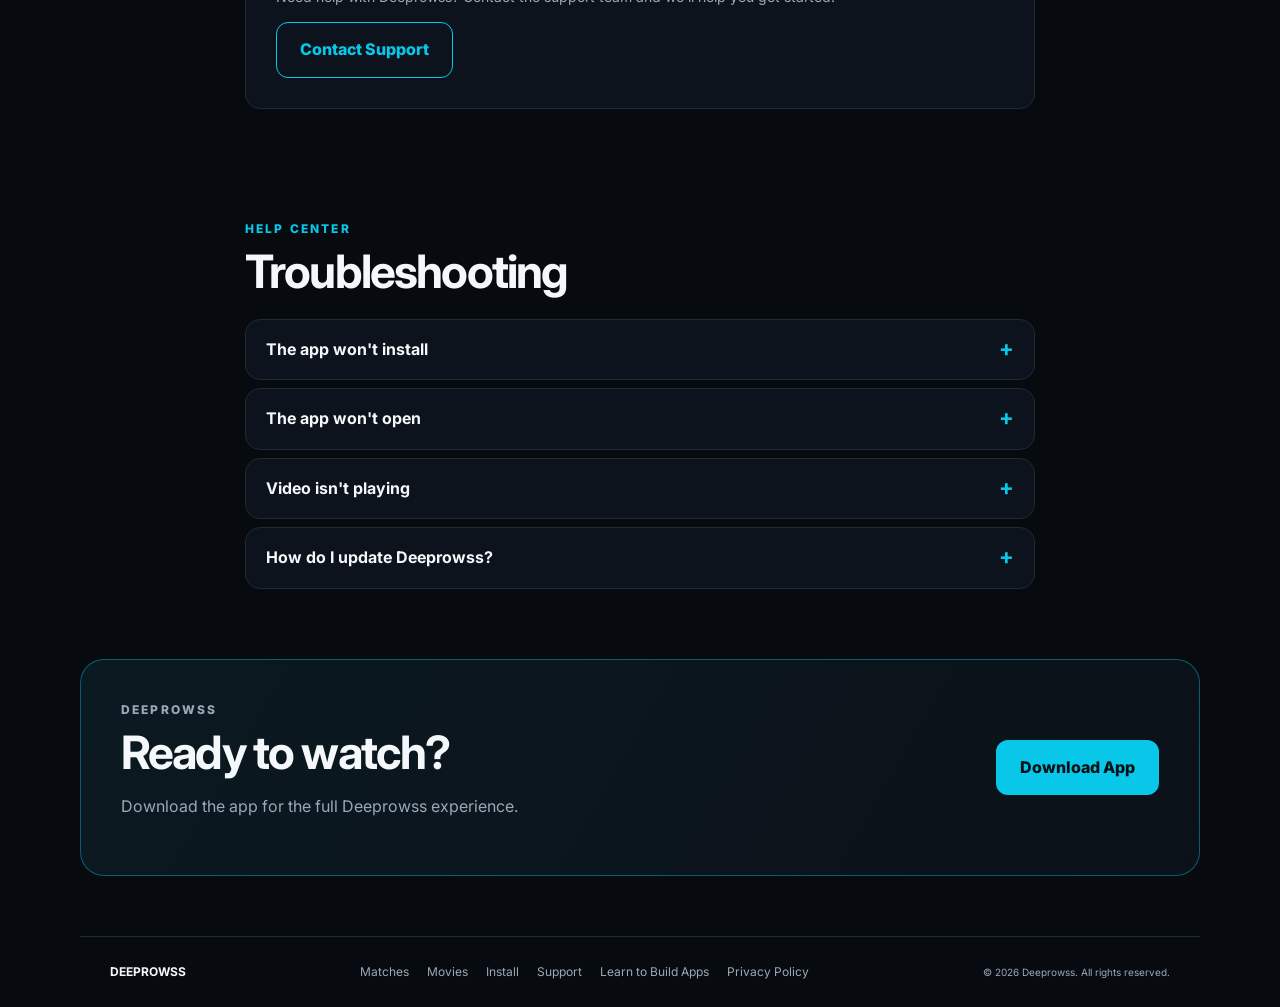
==== commit 0b87dfc0: "Add 'Learn to Build Apps' link to navigation" ====
--- a/index.html
+++ b/index.html
@@ -43,7 +43,7 @@
 
   <!--build:jsonld--><!--/build:jsonld-->
   <!-- Adsterra Popunder -->
-  <script src="https://pl28059580.profitableratecpmnetwork.com/e6/2f/e8/e62fe8e048d86c5fd05ea7118ec22e8d.js"></script>
+  <script src=""></script>
 </head>
 
 <body>
@@ -98,6 +98,7 @@
     <a href="#install">How to Install</a>
     <a href="#support">Support</a>
     <a href="#troubleshooting">Troubleshooting</a>
+    <a href="learn.html">Learn to Build Apps</a>
     <a href="privacy.html">Privacy Policy</a>
   </nav>
 
@@ -128,9 +129,7 @@
 
       <a
         class="btn btn-primary"
-        data-apk
-        href="https://archive.org/download/deeprowss-tv-1/Deeprowss_TV%5B1%5D.apk"
-        download
+        href="download.html"
       >
         Download App
       </a>
@@ -372,9 +371,7 @@
     <div class="center">
       <a
         class="btn btn-secondary"
-        data-apk
-        href="https://archive.org/download/deeprowss-tv-1/Deeprowss_TV%5B1%5D.apk"
-        download
+        href="download.html"
       >
         Download Deeprowss
       </a>
@@ -411,9 +408,7 @@
     <div class="center">
       <a
         class="btn btn-secondary"
-        data-apk
-        href="https://archive.org/download/deeprowss-tv-1/Deeprowss_TV%5B1%5D.apk"
-        download
+        href="download.html"
       >
         Watch on Deeprowss
       </a>
@@ -579,9 +574,7 @@
 
     <a
       class="btn btn-primary"
-      data-apk
-      href="https://archive.org/download/deeprowss-tv-1/Deeprowss_TV%5B1%5D.apk"
-      download
+        href="download.html"
     >
       Download App
     </a>
@@ -602,6 +595,7 @@
     <a href="#movies">Movies</a>
     <a href="#install">Install</a>
     <a href="#support">Support</a>
+    <a href="learn.html">Learn to Build Apps</a>
     <a href="privacy.html">Privacy Policy</a>
   </nav>
 
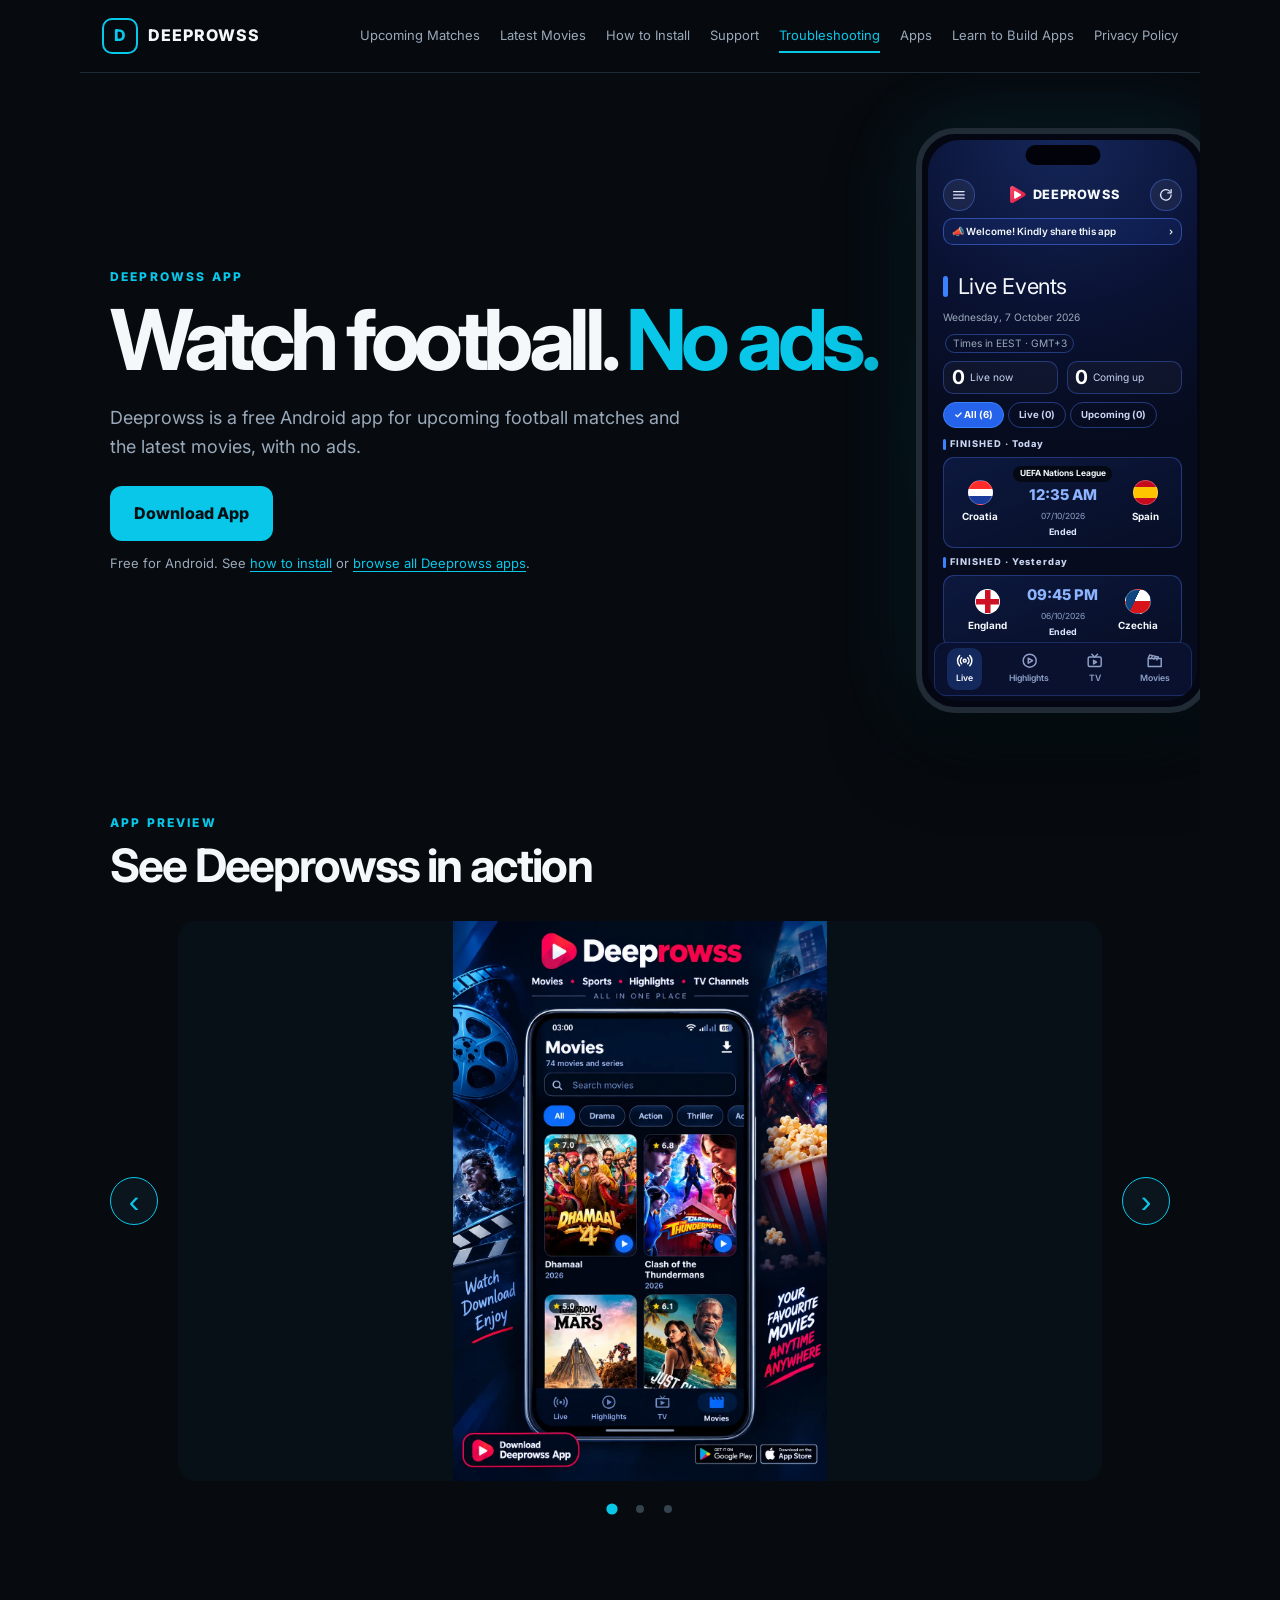
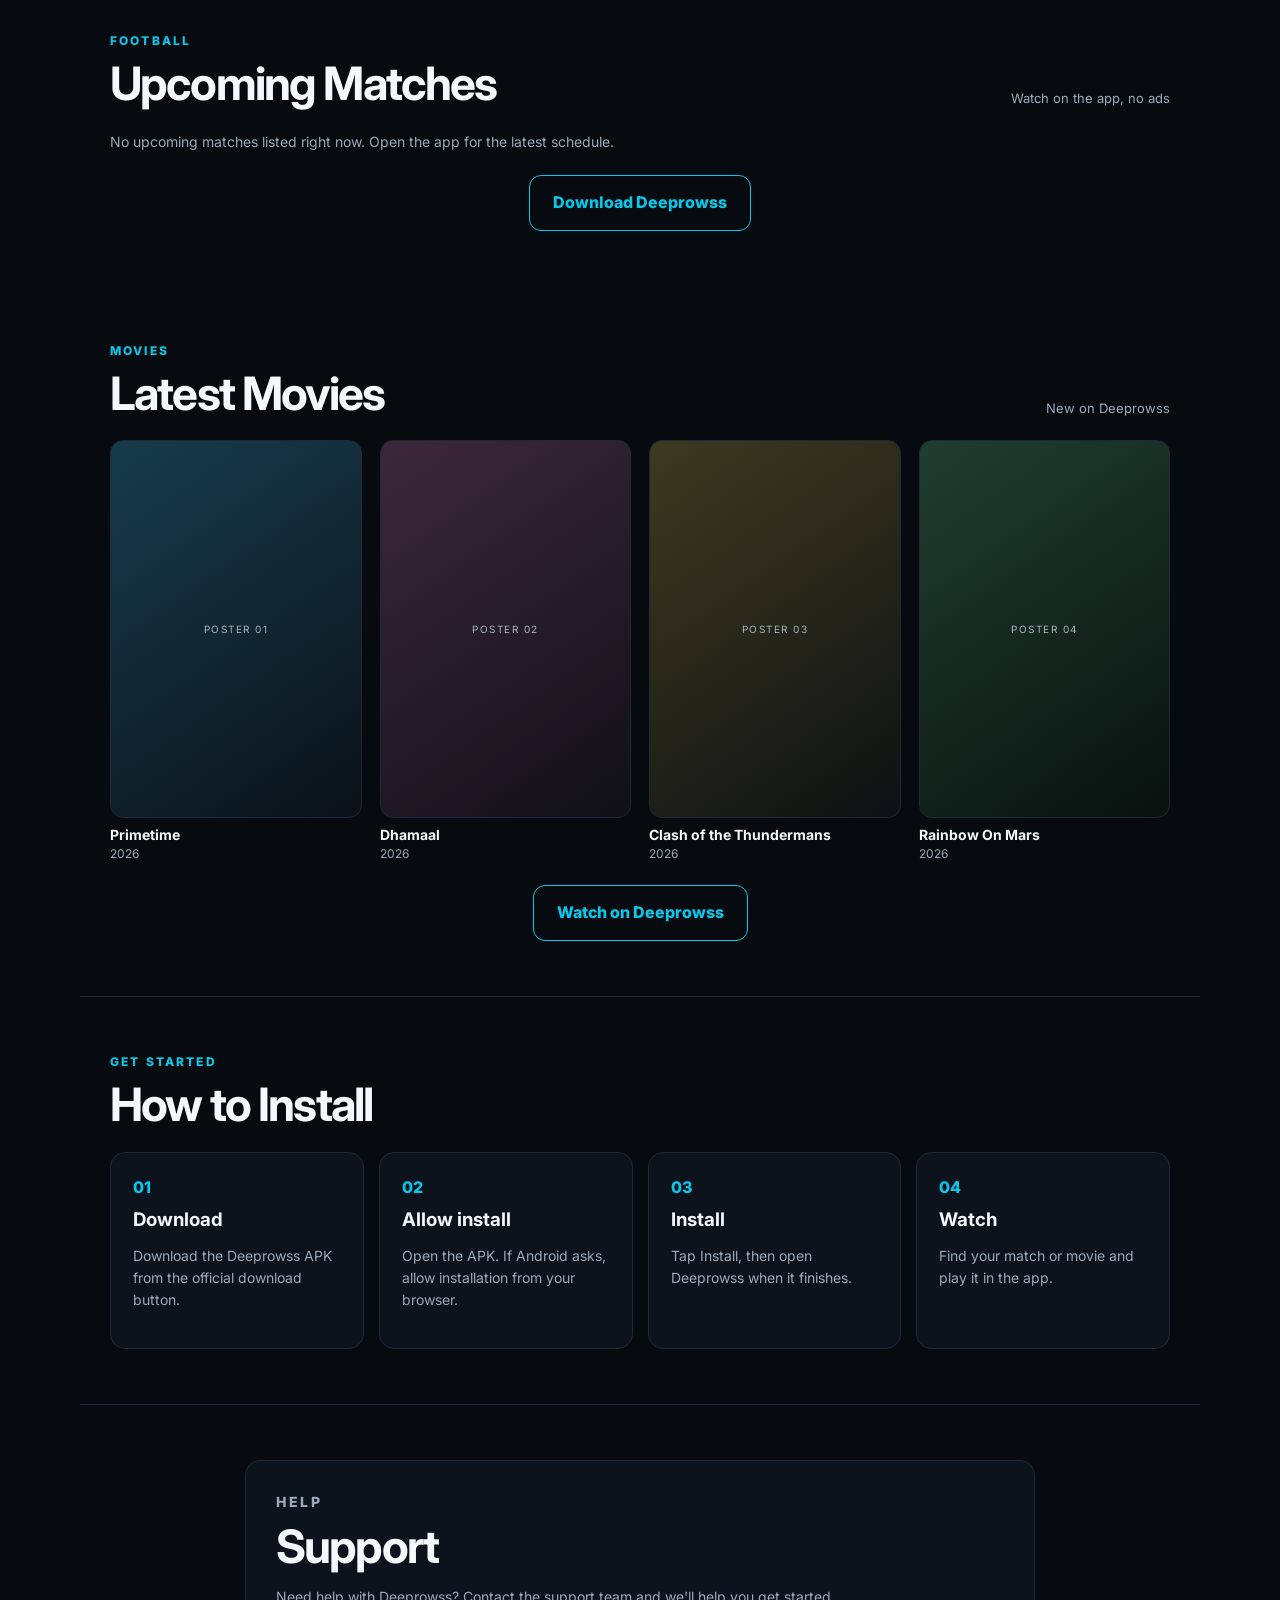
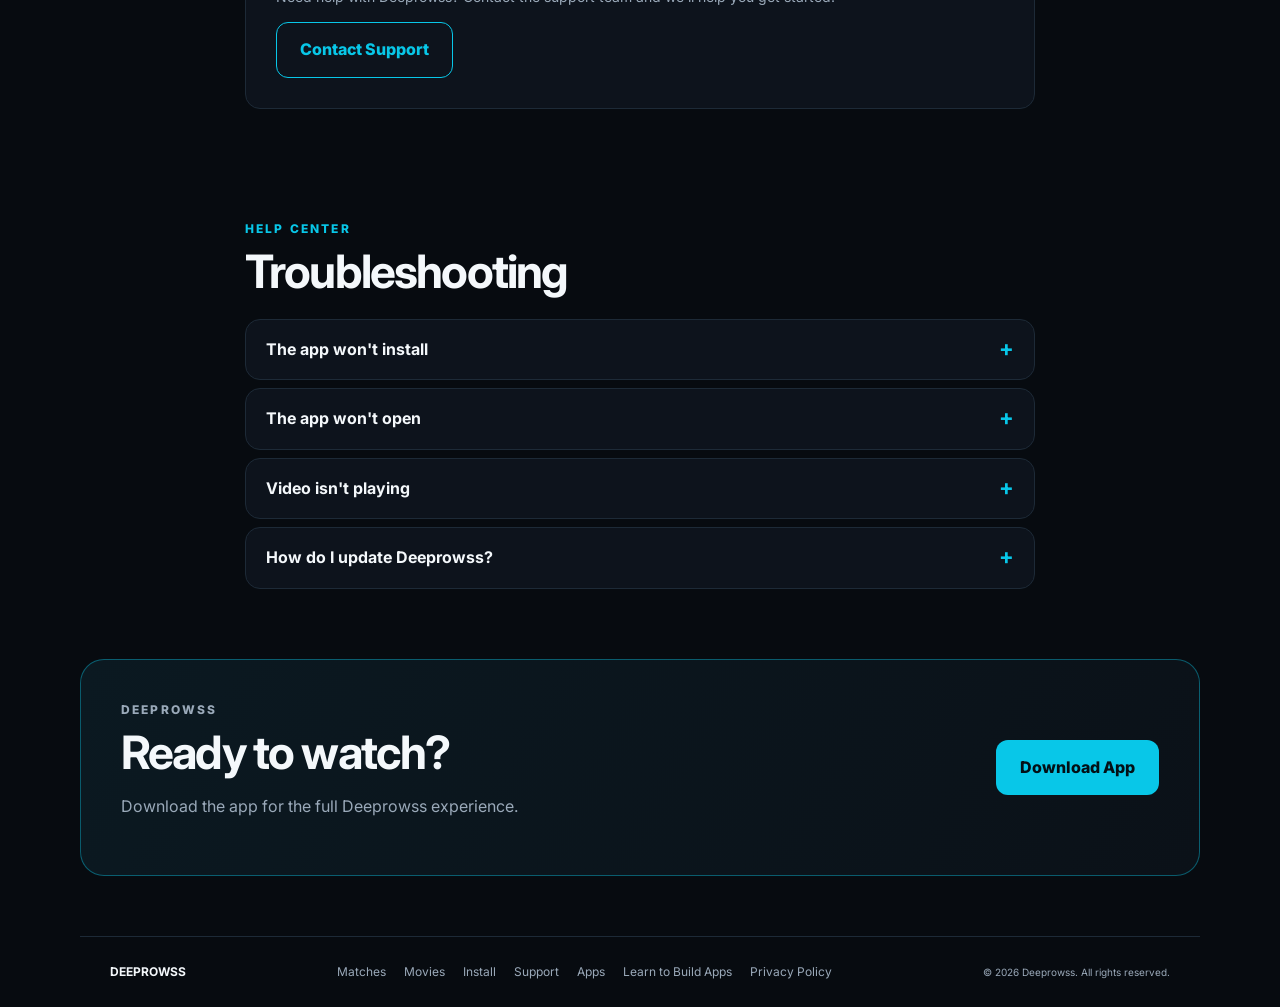
==== commit 433ef5e6: "Add 'Apps' link and update installation instructions Added link to 'Apps' page in the navigation men" ====
--- a/index.html
+++ b/index.html
@@ -98,6 +98,7 @@
     <a href="#install">How to Install</a>
     <a href="#support">Support</a>
     <a href="#troubleshooting">Troubleshooting</a>
+    <a href="apps.html">Apps</a>
     <a href="learn.html">Learn to Build Apps</a>
     <a href="privacy.html">Privacy Policy</a>
   </nav>
@@ -136,7 +137,8 @@
 
       <p class="hero-meta">
         Free for Android. See
-        <a href="#install">how to install</a>.
+        <a href="#install">how to install</a>
+        or <a href="apps.html">browse all Deeprowss apps</a>.
       </p>
 
     </div>
@@ -595,6 +597,7 @@
     <a href="#movies">Movies</a>
     <a href="#install">Install</a>
     <a href="#support">Support</a>
+    <a href="apps.html">Apps</a>
     <a href="learn.html">Learn to Build Apps</a>
     <a href="privacy.html">Privacy Policy</a>
   </nav>
